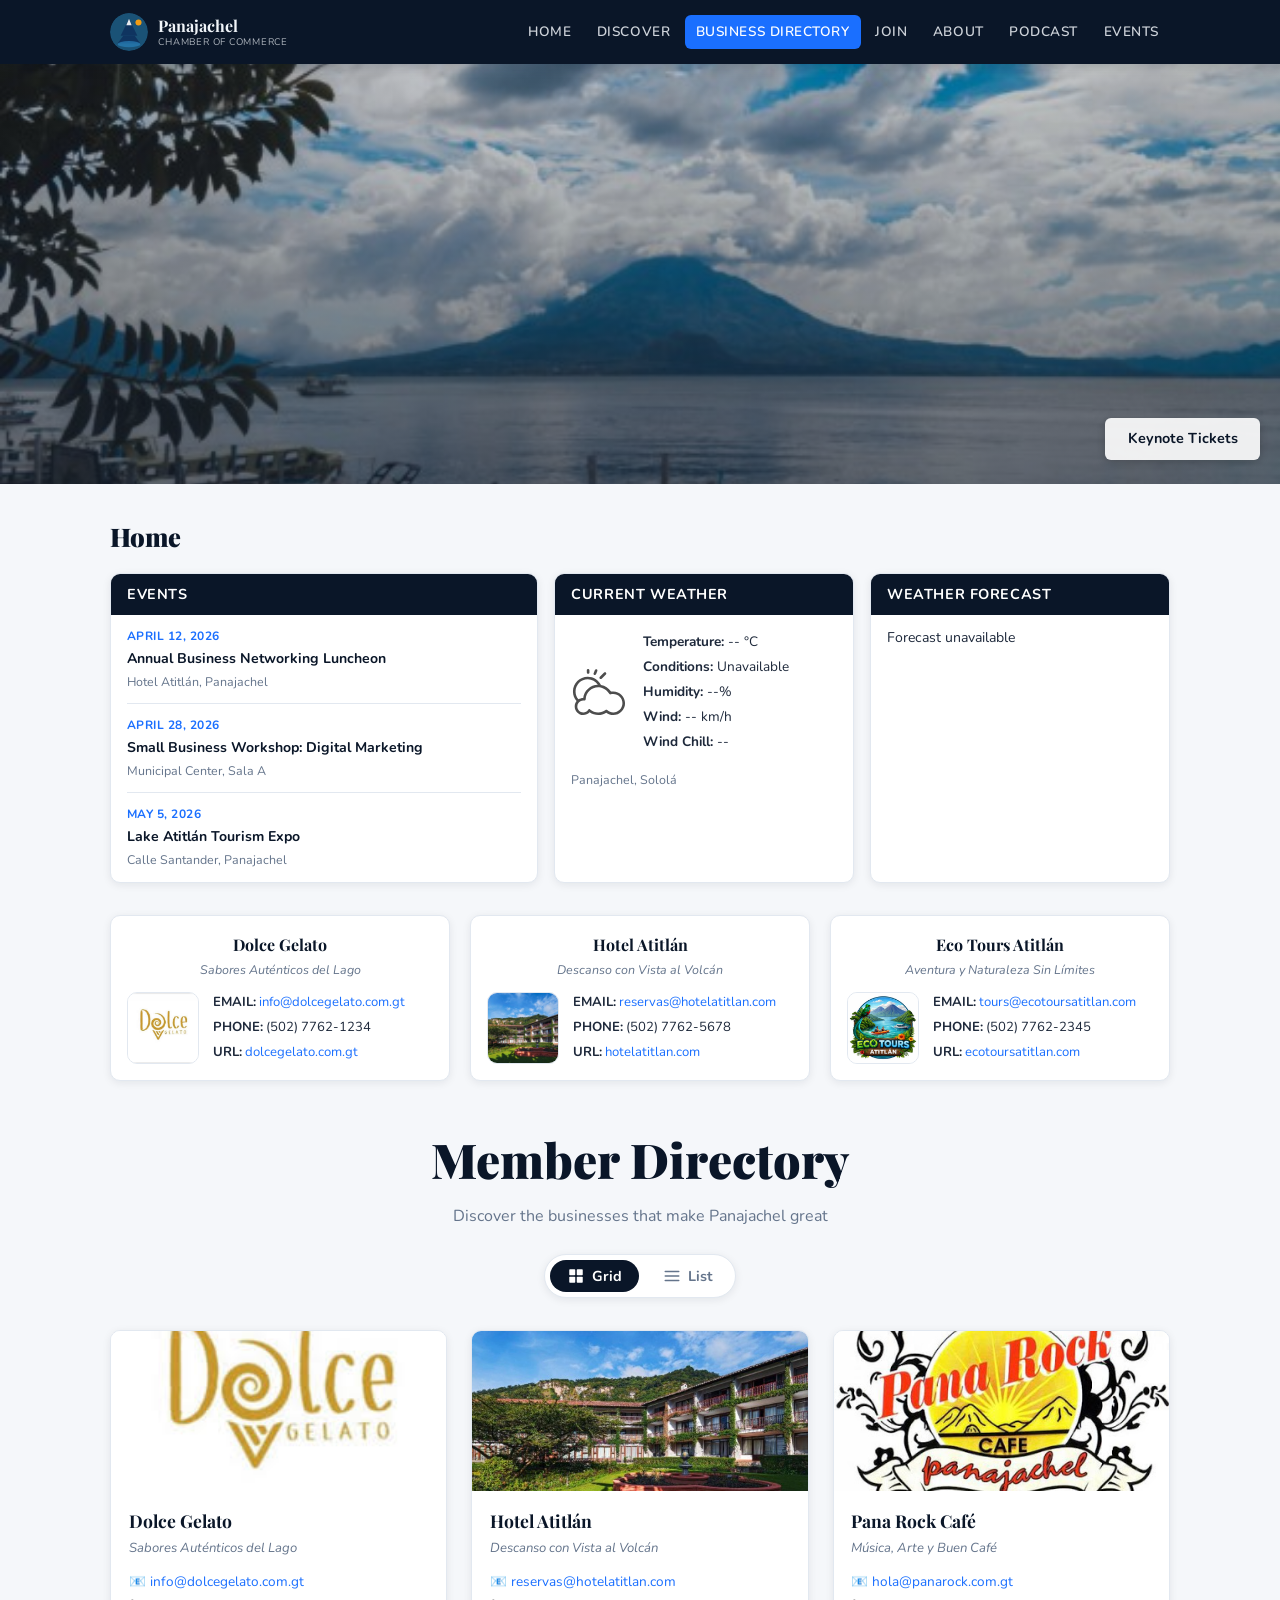
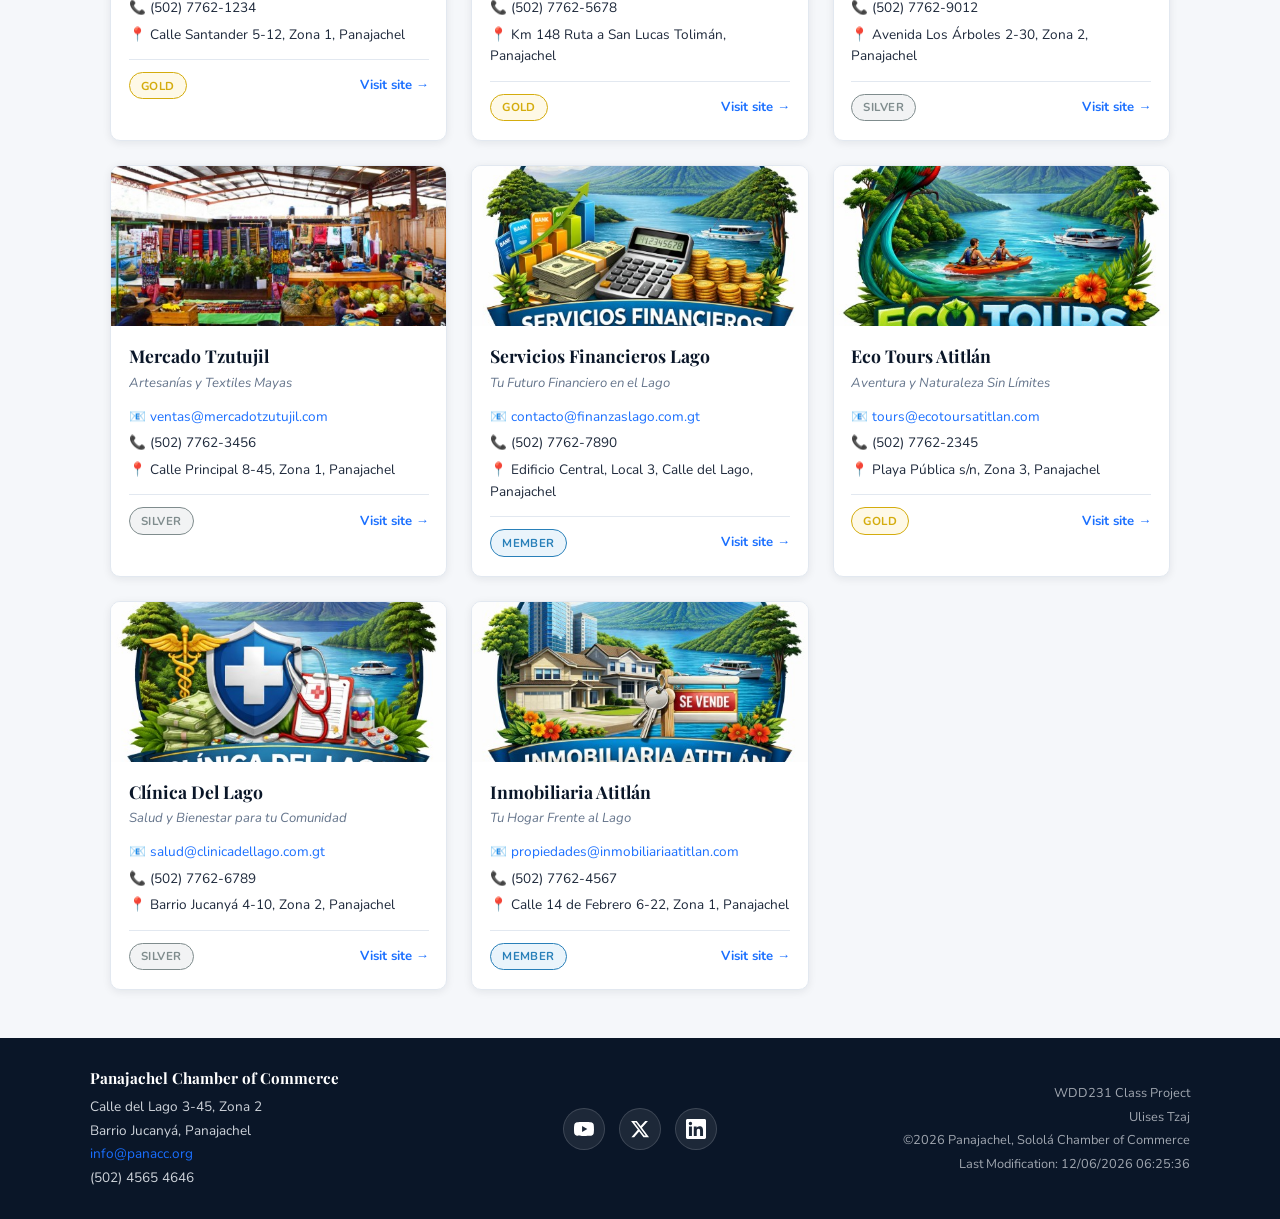
==== chamber/index.html @ e6b13f63 "commit" ====
<!DOCTYPE html>
<html lang="en">

<head>
    <meta charset="UTF-8" />
    <meta name="viewport" content="width=device-width, initial-scale=1.0" />
    <meta name="description"
        content="Member directory of the Panajachel, Sololá Chamber of Commerce. Find local businesses, services, and opportunities in the heart of Lake Atitlán." />
    <meta name="author" content="Ulises Tzaj" />
    <title>Member Directory | Panajachel Chamber of Commerce</title>

    <!-- Favicon -->
    <link rel="icon" type="image/svg+xml" href="images/atitlan.svg" />

    <!-- Facebook Open Graph -->
    <meta property="og:title" content="Member Directory | Panajachel Chamber of Commerce" />
    <meta property="og:description"
        content="Explore local businesses in Panajachel, Sololá. Join the Chamber of Commerce and grow your company alongside Lake Atitlán." />
    <meta property="og:image" content="https://ulisest11.github.io/wdd231/chamber/images/hero-atitlan.jpg" />
    <meta property="og:url" content="https://ulisest11.github.io/wdd231/chamber/directory.html" />
    <meta property="og:type" content="website" />

    <!-- CSS -->
    <link rel="stylesheet" href="styles/normalize.css" />
    <link rel="stylesheet" href="styles/directory.css" />
    <link rel="stylesheet" href="styles/directory-large.css" media="(min-width: 768px)" />

    <!-- Google Fonts -->
    <link rel="preconnect" href="https://fonts.googleapis.com" />
    <link rel="preconnect" href="https://fonts.gstatic.com" crossorigin />
    <link
        href="https://fonts.googleapis.com/css2?family=Playfair+Display:wght@400;700;900&family=Nunito:wght@300;400;600;700&display=swap"
        rel="stylesheet" />
    <script src="scripts/directory.js" defer></script>
</head>

<body>

    <!-- HEADER -->
    <header class="site-header">
        <div class="header-inner">
            <div class="logo-area">
                <img src="images/atitlan.svg" alt="Panajachel Chamber of Commerce logo" class="logo-img" width="50"
                    height="50" />
                <div class="logo-text">
                    <span class="logo-title">Panajachel</span>
                    <span class="logo-subtitle">Chamber of Commerce</span>
                </div>
            </div>

            <button class="nav-toggle" id="navToggle" aria-label="Open menu" aria-expanded="false">
                <span class="hamburger"></span>
                <span class="hamburger"></span>
                <span class="hamburger"></span>
            </button>

            <nav class="main-nav" id="mainNav" aria-label="Main navigation">
                <ul>
                    <li><a href="index.html">Home</a></li>
                    <li><a href="discover.html">Discover</a></li>
                    <li><a href="directory.html" class="active" aria-current="page">Business Directory</a></li>
                    <li><a href="join.html">Join</a></li>
                    <li><a href="about.html">About</a></li>
                    <li><a href="podcast.html">Podcast</a></li>
                    <li><a href="events.html">Events</a></li>
                </ul>
            </nav>
        </div>
    </header>

    <!-- HERO -->
    <section class="hero" aria-label="Welcome banner">
        <img src="images/hero-atitlan.jpg" alt="Lake Atitlán with volcanoes at sunrise" class="hero-img"
            loading="eager" />
        <div class="hero-overlay">
            <div class="hero-content">
                <a href="events.html" class="hero-btn">Keynote Tickets</a>
            </div>
        </div>
    </section>

    <!-- MAIN -->
    <main class="directory-main">

        <h2 class="home-label">Home</h2>

        <!-- INFO GRID: Events | Current Weather | Weather Forecast -->
        <div class="info-grid">

            <!-- EVENTS -->
            <div class="info-card events-card">
                <h3 class="card-header">Events</h3>
                <div class="events-list">
                    <article class="event-item">
                        <p class="event-date">April 12, 2026</p>
                        <h4 class="event-title">Annual Business Networking Luncheon</h4>
                        <p class="event-location">Hotel Atitlán, Panajachel</p>
                    </article>
                    <article class="event-item">
                        <p class="event-date">April 28, 2026</p>
                        <h4 class="event-title">Small Business Workshop: Digital Marketing</h4>
                        <p class="event-location">Municipal Center, Sala A</p>
                    </article>
                    <article class="event-item">
                        <p class="event-date">May 5, 2026</p>
                        <h4 class="event-title">Lake Atitlán Tourism Expo</h4>
                        <p class="event-location">Calle Santander, Panajachel</p>
                    </article>

                </div>
            </div>

            <!-- CURRENT WEATHER -->
            <div class="info-card weather-card">
                <h3 class="card-header">Current Weather</h3>
                <div class="weather-content">
                    <img src="images/weather.svg" alt="Weather icon" class="weather-icon" width="56" height="56" />
                    <div class="weather-details">
                        <p><strong>Temperature:</strong> <span id="temperature">--</span> °C</p>
                        <p><strong>Conditions:</strong> <span id="conditions">--</span></p>
                        <p><strong>Humidity:</strong> <span id="humidity">--</span>%</p>
                        <p><strong>Wind:</strong> <span id="windSpeed">--</span> km/h</p>
                        <p><strong>Wind Chill:</strong> <span id="windChill">--</span></p>
                    </div>
                </div>
                <p class="weather-location">Panajachel, Sololá</p>
            </div>

            <!-- WEATHER FORECAST -->
            <div class="info-card forecast-card">
                <h3 class="card-header">Weather Forecast</h3>
                <ul class="forecast-list" id="forecastList">
                    <li><span class="forecast-day">Loading...</span></li>
                </ul>
            </div>

        </div>

        <!-- FEATURED BUSINESSES -->
        <div class="featured-businesses" id="featuredBusinesses">
            <!-- Injected by JS -->
        </div>

        <!-- DIVIDER -->
        <div class="directory-header">
            <h1>Member Directory</h1>
            <p class="directory-subtitle">Discover the businesses that make Panajachel great</p>

            <div class="view-toggle" role="group" aria-label="Toggle display view">
                <button class="toggle-btn active" id="gridBtn" aria-pressed="true" title="Grid view">
                    <svg viewBox="0 0 24 24" width="18" height="18" aria-hidden="true" fill="currentColor">
                        <rect x="3" y="3" width="8" height="8" rx="1" />
                        <rect x="13" y="3" width="8" height="8" rx="1" />
                        <rect x="3" y="13" width="8" height="8" rx="1" />
                        <rect x="13" y="13" width="8" height="8" rx="1" />
                    </svg>
                    Grid
                </button>
                <button class="toggle-btn" id="listBtn" aria-pressed="false" title="List view">
                    <svg viewBox="0 0 24 24" width="18" height="18" aria-hidden="true" fill="none"
                        stroke="currentColor">
                        <line x1="3" y1="6" x2="21" y2="6" stroke-width="2" stroke-linecap="round" />
                        <line x1="3" y1="12" x2="21" y2="12" stroke-width="2" stroke-linecap="round" />
                        <line x1="3" y1="18" x2="21" y2="18" stroke-width="2" stroke-linecap="round" />
                    </svg>
                    List
                </button>
            </div>
        </div>

        <!-- Members injected by directory.js -->
        <section class="members-container grid-view" id="membersContainer" aria-label="Chamber members">
            <div class="loading-message" role="status" aria-live="polite">
                <div class="spinner"></div>
                <p>Loading directory...</p>
            </div>
        </section>

    </main>

    <!-- FOOTER -->
    <footer class="site-footer">
        <div class="footer-inner">

            <!-- LEFT -->
            <div class="footer-contact">
                <strong class="footer-org">Panajachel Chamber of Commerce</strong>
                <p>Calle del Lago 3-45, Zona 2</p>
                <p>Barrio Jucanyá, Panajachel</p>
                <p><a href="mailto:info@panacc.org">info@panacc.org</a></p>
                <p>(502) 4565 4646</p>
            </div>

            <!-- CENTER -->
            <div class="footer-social">
                <a href="https://youtube.com" target="_blank" rel="noopener" aria-label="YouTube">
                    <img src="images/youtube.svg" alt="YouTube" width="22" height="22" />
                </a>
                <a href="https://twitter.com" target="_blank" rel="noopener" aria-label="Twitter">
                    <img src="images/twitter.svg" alt="Twitter" width="22" height="22" />
                </a>
                <a href="https://linkedin.com" target="_blank" rel="noopener" aria-label="LinkedIn">
                    <img src="images/linkedin.svg" alt="LinkedIn" width="22" height="22" />
                </a>
            </div>

            <!-- RIGHT -->
            <div class="footer-dev">
                <p>WDD231 Class Project</p>
                <p>Ulises Tzaj</p>
                <p>&#169;<span id="year"></span> Panajachel, Sololá Chamber of Commerce</p>
                <p id="last-modified"></p>
            </div>

        </div>
    </footer>


</body>

</html>
---- chamber/styles/directory.css ----
/* ===================================================
   PANAJACHEL CHAMBER — directory.css
   Mobile-first base styles
   =================================================== */

:root {
  --primary:      #0a1628;
  --accent:       #1a6fff;
  --accent-hover: #0050d0;
  --bg:           #f5f7fa;
  --bg-card:      #ffffff;
  --text:         #1e293b;
  --text-muted:   #64748b;
  --text-light:   #f1f5f9;
  --border:       #e2e8f0;
  --shadow-sm:    0 2px 8px rgba(10,22,40,0.08);
  --shadow-md:    0 4px 18px rgba(10,22,40,0.14);
  --radius:       10px;
  --transition:   0.22s ease;
  --nav-height:   64px;
  --gold:         #d4ac0d;
  --silver:       #7f8c8d;
  --member:       #2980b9;
}

*, *::before, *::after { box-sizing: border-box; margin: 0; padding: 0; }
html { scroll-behavior: smooth; }

body {
  font-family: 'Nunito', sans-serif;
  background: var(--bg);
  color: var(--text);
  font-size: 16px;
  line-height: 1.6;
  min-width: 320px;
}

img { max-width: 100%; height: auto; display: block; }
a { color: var(--accent); text-decoration: none; }
a:hover { color: var(--accent-hover); text-decoration: underline; }

/* === HEADER === */
.site-header {
  background: var(--primary);
  position: sticky;
  top: 0;
  z-index: 100;
  box-shadow: 0 2px 12px rgba(10,22,40,0.18);
}

.header-inner {
  max-width: 1100px;
  margin: 0 auto;
  display: flex;
  align-items: center;
  justify-content: space-between;
  height: var(--nav-height);
  padding: 0 1.25rem;
}

.logo-area {
  display: flex;
  align-items: center;
  gap: 0.65rem;
  flex-shrink: 0;
}

.logo-img { width: 38px; height: 38px; border-radius: 50%; }

.logo-text { display: flex; flex-direction: column; line-height: 1.15; }

.logo-title {
  font-family: 'Playfair Display', serif;
  font-size: 1rem;
  font-weight: 700;
  color: var(--text-light);
}

.logo-subtitle {
  font-size: 0.6rem;
  color: rgba(241,245,249,0.7);
  text-transform: uppercase;
  letter-spacing: 0.08em;
}

/* === HAMBURGER — mobile only === */
.nav-toggle {
  display: flex;
  flex-direction: column;
  gap: 5px;
  background: none;
  border: none;
  cursor: pointer;
  padding: 6px;
  border-radius: 6px;
  transition: background var(--transition);
}
.nav-toggle:hover { background: rgba(255,255,255,0.08); }

.hamburger {
  display: block;
  width: 26px;
  height: 2.5px;
  background: var(--text-light);
  border-radius: 2px;
  transition: transform var(--transition), opacity var(--transition);
}
.nav-toggle[aria-expanded="true"] .hamburger:nth-child(1) { transform: translateY(7.5px) rotate(45deg); }
.nav-toggle[aria-expanded="true"] .hamburger:nth-child(2) { opacity: 0; }
.nav-toggle[aria-expanded="true"] .hamburger:nth-child(3) { transform: translateY(-7.5px) rotate(-45deg); }

/* === NAV — hidden on mobile === */
.main-nav {
  display: none;
  position: absolute;
  top: var(--nav-height);
  left: 0; right: 0;
  background: var(--primary);
  padding: 0.5rem 1.25rem 1rem;
  box-shadow: 0 4px 12px rgba(0,0,0,0.2);
}
.main-nav.open { display: block; }

.main-nav ul {
  list-style: none;
  display: flex;
  flex-direction: column;
  gap: 0.15rem;
}

.main-nav a {
  display: block;
  padding: 0.7rem 0.75rem;
  color: rgba(241,245,249,0.85);
  font-size: 0.88rem;
  font-weight: 600;
  text-transform: uppercase;
  letter-spacing: 0.04em;
  border-radius: 6px;
  transition: background var(--transition), color var(--transition);
}
.main-nav a:hover { background: rgba(26,111,255,0.15); color: var(--accent); text-decoration: none; }
.main-nav a.active { background: var(--accent); color: #fff; }

/* === MAIN === */
.directory-main {
  max-width: 1100px;
  margin: 0 auto;
  padding: 2rem 1.25rem 3rem;
}

.directory-header { text-align: center; margin-bottom: 2rem; }

.directory-header h1 {
  font-family: 'Playfair Display', serif;
  font-size: 2rem;
  font-weight: 900;
  color: var(--primary);
  margin-bottom: 0.4rem;
}

.directory-subtitle { color: var(--text-muted); font-size: 1rem; margin-bottom: 1.5rem; }

/* === TOGGLE === */
.view-toggle {
  display: inline-flex;
  gap: 0.4rem;
  background: var(--bg-card);
  border: 1px solid var(--border);
  border-radius: 50px;
  padding: 0.3rem;
  box-shadow: var(--shadow-sm);
}

.toggle-btn {
  display: flex;
  align-items: center;
  gap: 0.4rem;
  padding: 0.45rem 1.1rem;
  border: none;
  background: transparent;
  color: var(--text-muted);
  font-family: 'Nunito', sans-serif;
  font-size: 0.9rem;
  font-weight: 700;
  border-radius: 50px;
  cursor: pointer;
  transition: background var(--transition), color var(--transition);
}
.toggle-btn.active { background: var(--primary); color: #fff; }
.toggle-btn:hover:not(.active) { background: rgba(10,22,40,0.08); color: var(--primary); }

/* === LOADING === */
.loading-message {
  grid-column: 1 / -1;
  text-align: center;
  padding: 3rem;
  color: var(--text-muted);
  display: flex;
  flex-direction: column;
  align-items: center;
  gap: 1rem;
}

.spinner {
  width: 40px; height: 40px;
  border: 3px solid var(--border);
  border-top-color: var(--accent);
  border-radius: 50%;
  animation: spin 0.8s linear infinite;
}
@keyframes spin { to { transform: rotate(360deg); } }

/* === GRID VIEW === */
.members-container.grid-view {
  display: grid;
  grid-template-columns: 1fr;
  gap: 1.25rem;
}

/* === LIST VIEW === */
.members-container.list-view {
  display: flex;
  flex-direction: column;
  gap: 0.5rem;
}

/* === MEMBER CARD === */
.member-card {
  background: var(--bg-card);
  border-radius: var(--radius);
  border: 1px solid var(--border);
  box-shadow: var(--shadow-sm);
  overflow: hidden;
  transition: transform var(--transition), box-shadow var(--transition);
  animation: fadeUp 0.4s ease both;
}
.member-card:hover { transform: translateY(-4px); box-shadow: var(--shadow-md); }

@keyframes fadeUp {
  from { opacity: 0; transform: translateY(14px); }
  to   { opacity: 1; transform: translateY(0); }
}

.card-img-wrap { height: 160px; overflow: hidden; background: var(--border); }
.card-img-wrap img { width: 100%; height: 100%; object-fit: cover; transition: transform 0.4s ease; }
.member-card:hover .card-img-wrap img { transform: scale(1.05); }

.card-body { padding: 1rem 1.1rem 1.2rem; }

.card-name {
  font-family: 'Playfair Display', serif;
  font-size: 1.1rem;
  font-weight: 700;
  color: var(--primary);
  margin-bottom: 0.15rem;
}

.card-tagline { font-size: 0.82rem; color: var(--text-muted); font-style: italic; margin-bottom: 0.75rem; }

.card-info { font-size: 0.85rem; display: flex; flex-direction: column; gap: 0.3rem; }
.card-info a { color: var(--accent); }

.card-footer {
  display: flex;
  align-items: center;
  justify-content: space-between;
  margin-top: 0.85rem;
  padding-top: 0.75rem;
  border-top: 1px solid var(--border);
}

.badge {
  display: inline-block;
  padding: 0.22rem 0.7rem;
  border-radius: 50px;
  font-size: 0.72rem;
  font-weight: 700;
  text-transform: uppercase;
  letter-spacing: 0.04em;
}
.badge-gold   { background: #fef9e7; color: var(--gold);   border: 1px solid var(--gold); }
.badge-silver { background: #f2f3f4; color: var(--silver); border: 1px solid var(--silver); }
.badge-member { background: #eaf4fb; color: var(--member); border: 1px solid var(--member); }

.card-website-link { font-size: 0.82rem; font-weight: 700; color: var(--accent); }
.card-website-link:hover { color: var(--accent-hover); }

/* === LIST ITEM === */
.member-list-item {
  background: var(--bg-card);
  border: 1px solid var(--border);
  border-radius: var(--radius);
  padding: 0.85rem 1rem;
  display: flex;
  align-items: center;
  gap: 0.75rem;
  box-shadow: var(--shadow-sm);
  animation: fadeUp 0.3s ease both;
  transition: background var(--transition);
}
.member-list-item:hover { background: #eef4ff; }

.list-item-name { font-weight: 700; font-size: 0.95rem; color: var(--primary); flex: 1; }
.list-item-address { font-size: 0.8rem; color: var(--text-muted); display: none; }
.list-item-phone { font-size: 0.82rem; color: var(--text); }

/* === FOOTER === */
.site-footer {
  background: var(--primary);
  color: rgba(241,245,249,0.85);
  padding: 1.75rem 1.25rem;
  font-size: 0.85rem;
}

.footer-inner {
  max-width: 1100px;
  margin: 0 auto;
  display: grid;
  grid-template-columns: 1fr 1fr 1fr;
  align-items: center;
  gap: 1.5rem;
}

.footer-contact { text-align: left; }
.footer-contact p { margin: 0.2rem 0; line-height: 1.5; }
.footer-contact a { color: var(--accent); }
.footer-contact a:hover { color: #fff; }

.footer-org {
  font-family: 'Playfair Display', serif;
  font-size: 0.95rem;
  font-weight: 700;
  color: #fff;
  display: block;
  margin-bottom: 0.4rem;
}

.footer-social { display: flex; gap: 0.85rem; align-items: center; justify-content: center; }

.footer-social a {
  display: flex; align-items: center; justify-content: center;
  width: 42px; height: 42px;
  background: rgba(255,255,255,0.08);
  border: 1px solid rgba(255,255,255,0.15);
  border-radius: 50%;
  transition: background var(--transition), transform var(--transition);
}
.footer-social a:hover { background: var(--accent); transform: translateY(-3px); }
.footer-social img { width: 20px; height: 20px; filter: brightness(0) invert(1); }

.footer-dev { text-align: right; color: rgba(241,245,249,0.65); font-size: 0.8rem; }
.footer-dev p { margin: 0.2rem 0; }

@media (max-width: 599px) {
  .footer-inner { grid-template-columns: 1fr; text-align: center; }
  .footer-contact, .footer-dev { text-align: center; }
}

a:focus-visible, button:focus-visible {
  outline: 3px solid var(--accent);
  outline-offset: 3px;
  border-radius: 4px;
}

/* === HERO === */
.hero {
    position: relative;
    width: 100%;
    height: 280px;
    overflow: hidden;
}

.hero-img {
    width: 100%;
    height: 100%;
    object-fit: cover;
    object-position: center;
}

.hero-overlay {
    position: absolute;
    inset: 0;
    background: linear-gradient(to bottom, rgba(10,22,40,0.2) 0%, rgba(10,22,40,0.55) 100%);
    display: flex;
    align-items: flex-end;
    justify-content: flex-end;
    padding: 1.5rem 1.25rem;
}

.hero-btn {
    display: inline-block;
    background: rgba(255,255,255,0.9);
    color: var(--primary);
    font-weight: 700;
    font-size: 0.9rem;
    padding: 0.6rem 1.4rem;
    border-radius: 6px;
    text-decoration: none;
    transition: background var(--transition), transform var(--transition);
    box-shadow: 0 2px 8px rgba(0,0,0,0.2);
}
.hero-btn:hover {
    background: #fff;
    transform: translateY(-2px);
    text-decoration: none;
    color: var(--primary);
}

/* === HOME LABEL === */
.home-label {
    font-family: 'Playfair Display', serif;
    font-size: 1.6rem;
    font-weight: 900;
    color: var(--primary);
    margin-bottom: 1rem;
}

/* === INFO GRID === */
.info-grid {
    display: grid;
    grid-template-columns: 1fr;
    gap: 1rem;
    margin-bottom: 2rem;
}

.info-card {
    background: var(--bg-card);
    border-radius: var(--radius);
    border: 1px solid var(--border);
    box-shadow: var(--shadow-sm);
    overflow: hidden;
}

.card-header {
    background: var(--primary);
    color: #fff;
    font-family: 'Nunito', sans-serif;
    font-size: 0.9rem;
    font-weight: 700;
    padding: 0.55rem 1rem;
    margin: 0;
    text-transform: uppercase;
    letter-spacing: 0.04em;
}

/* Events */
.events-list {
    padding: 0.75rem 1rem;
    display: flex;
    flex-direction: column;
    gap: 0.75rem;
}

.event-item {
    border-bottom: 1px solid var(--border);
    padding-bottom: 0.65rem;
}
.event-item:last-child { border-bottom: none; padding-bottom: 0; }

.event-date {
    font-size: 0.75rem;
    font-weight: 700;
    color: var(--accent);
    text-transform: uppercase;
    letter-spacing: 0.04em;
    margin: 0 0 0.15rem;
}

.event-title {
    font-size: 0.88rem;
    font-weight: 700;
    color: var(--primary);
    margin: 0 0 0.1rem;
}

.event-location {
    font-size: 0.78rem;
    color: var(--text-muted);
    margin: 0;
}

/* Weather */
.weather-content {
    display: flex;
    align-items: center;
    gap: 1rem;
    padding: 0.85rem 1rem;
}

.weather-icon { flex-shrink: 0; }

.weather-details p { margin: 0.2rem 0; font-size: 0.85rem; }

.weather-location {
    font-size: 0.78rem;
    color: var(--text-muted);
    padding: 0 1rem 0.75rem;
    margin: 0;
}

/* Forecast */
.forecast-list {
    list-style: none;
    margin: 0;
    padding: 0.75rem 1rem;
    display: flex;
    flex-direction: column;
    gap: 0.5rem;
}

.forecast-list li {
    display: flex;
    justify-content: space-between;
    align-items: center;
    font-size: 0.88rem;
    padding-bottom: 0.5rem;
    border-bottom: 1px solid var(--border);
}
.forecast-list li:last-child { border-bottom: none; padding-bottom: 0; }

.forecast-day { font-weight: 700; color: var(--primary); }
.forecast-temp { font-weight: 700; color: var(--accent); }

/* === FEATURED BUSINESSES === */
.featured-businesses {
    display: grid;
    grid-template-columns: 1fr;
    gap: 1.25rem;
    margin-bottom: 2.5rem;
}

.biz-card {
    background: var(--bg-card);
    border-radius: var(--radius);
    border: 1px solid var(--border);
    box-shadow: var(--shadow-sm);
    padding: 1rem;
    transition: transform var(--transition), box-shadow var(--transition);
}
.biz-card:hover { transform: translateY(-3px); box-shadow: var(--shadow-md); }

.biz-card-header { text-align: center; margin-bottom: 0.75rem; }

.biz-card-name {
    font-family: 'Playfair Display', serif;
    font-size: 1rem;
    font-weight: 700;
    color: var(--primary);
    margin: 0 0 0.15rem;
}

.biz-card-tagline {
    font-size: 0.78rem;
    color: var(--text-muted);
    font-style: italic;
    margin: 0;
}

.biz-card-body {
    display: flex;
    gap: 0.85rem;
    align-items: flex-start;
}

.biz-card-img {
    width: 72px;
    height: 72px;
    object-fit: cover;
    border-radius: var(--radius);
    flex-shrink: 0;
    background: var(--border);
    border: 1px solid var(--border);
}

.biz-card-details {
    flex: 1;
    font-size: 0.82rem;
    display: flex;
    flex-direction: column;
    gap: 0.25rem;
    color: var(--text);
}
.biz-card-details a { color: var(--accent); }
---- chamber/styles/directory-large.css ----
/* ===================================================
   PANAJACHEL CHAMBER — directory-large.css
   Screens >= 768px
   =================================================== */

/* Hide hamburger, show full nav inline */
.nav-toggle {
    display: none !important;
}

.main-nav {
    display: block !important;
    position: static !important;
    background: transparent !important;
    padding: 0 !important;
    box-shadow: none !important;
}

.main-nav ul {
    flex-direction: row !important;
    gap: 0.2rem;
    align-items: center;
}

.main-nav a {
    font-size: 0.85rem;
    padding: 0.4rem 0.7rem;
    white-space: nowrap;
}

/* Directory title larger */
.directory-header h1 {
    font-size: 2.6rem;
}

/* 2 columns on tablet */
.members-container.grid-view {
    display: grid !important;
    grid-template-columns: repeat(2, 1fr);
    gap: 1.5rem;
}

/* Show address in list view */
.list-item-address {
    display: block;
    flex: 2;
}

.member-list-item {
    gap: 1rem;
}

/* 3 columns on desktop */
@media (min-width: 1024px) {
    .members-container.grid-view {
        grid-template-columns: repeat(3, 1fr);
    }

    .directory-header h1 {
        font-size: 3rem;
    }
}

/* === HERO: taller on desktop === */
.hero {
    height: 420px;
}

/* === INFO GRID: Events(wide) | Weather | Forecast === */
.info-grid {
    grid-template-columns: 2fr 1.4fr 1.4fr;
    align-items: start;
}

/* === FEATURED BUSINESSES: 3 columns === */
.featured-businesses {
    grid-template-columns: repeat(3, 1fr);
}

/* === EQUAL HEIGHT CARDS === */
.info-grid {
    align-items: stretch !important;
}

.info-card {
    display: flex;
    flex-direction: column;
    height: 100%;
}

.events-list,
.forecast-list {
    flex: 1;
}
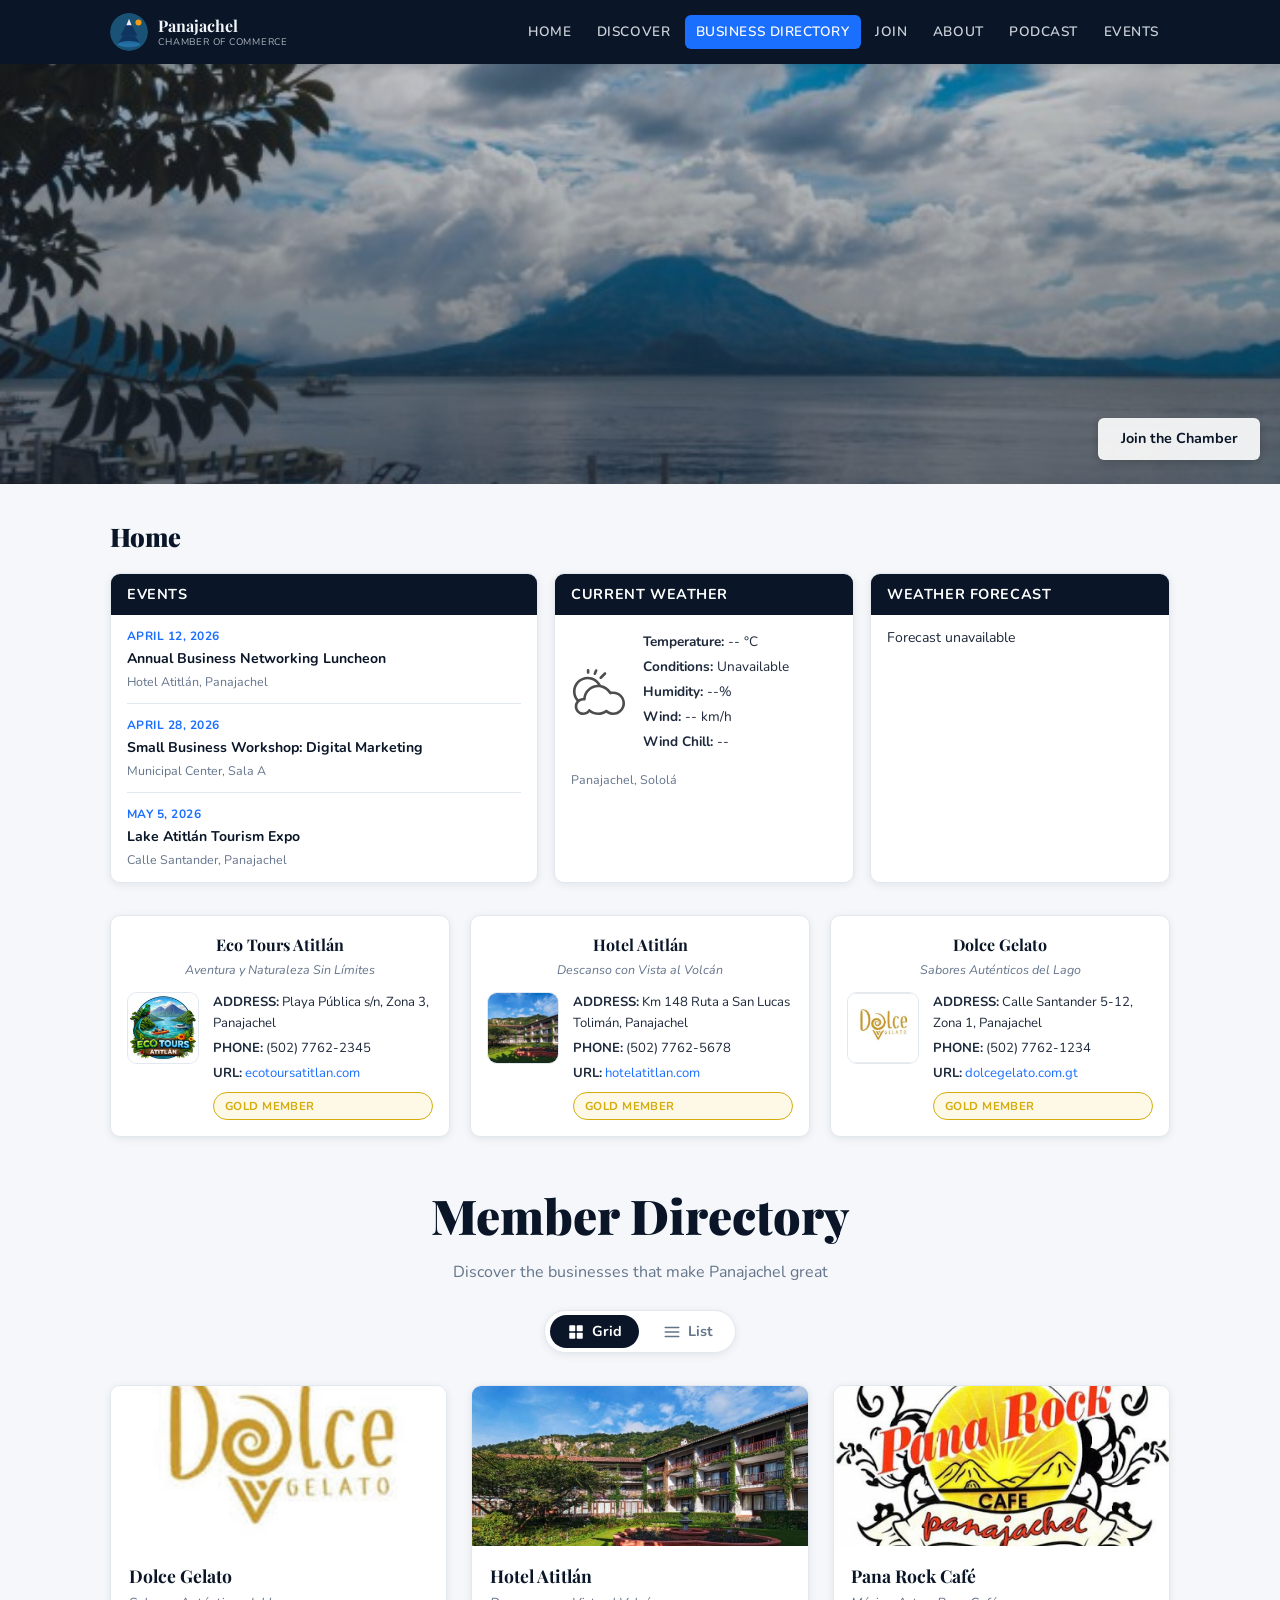
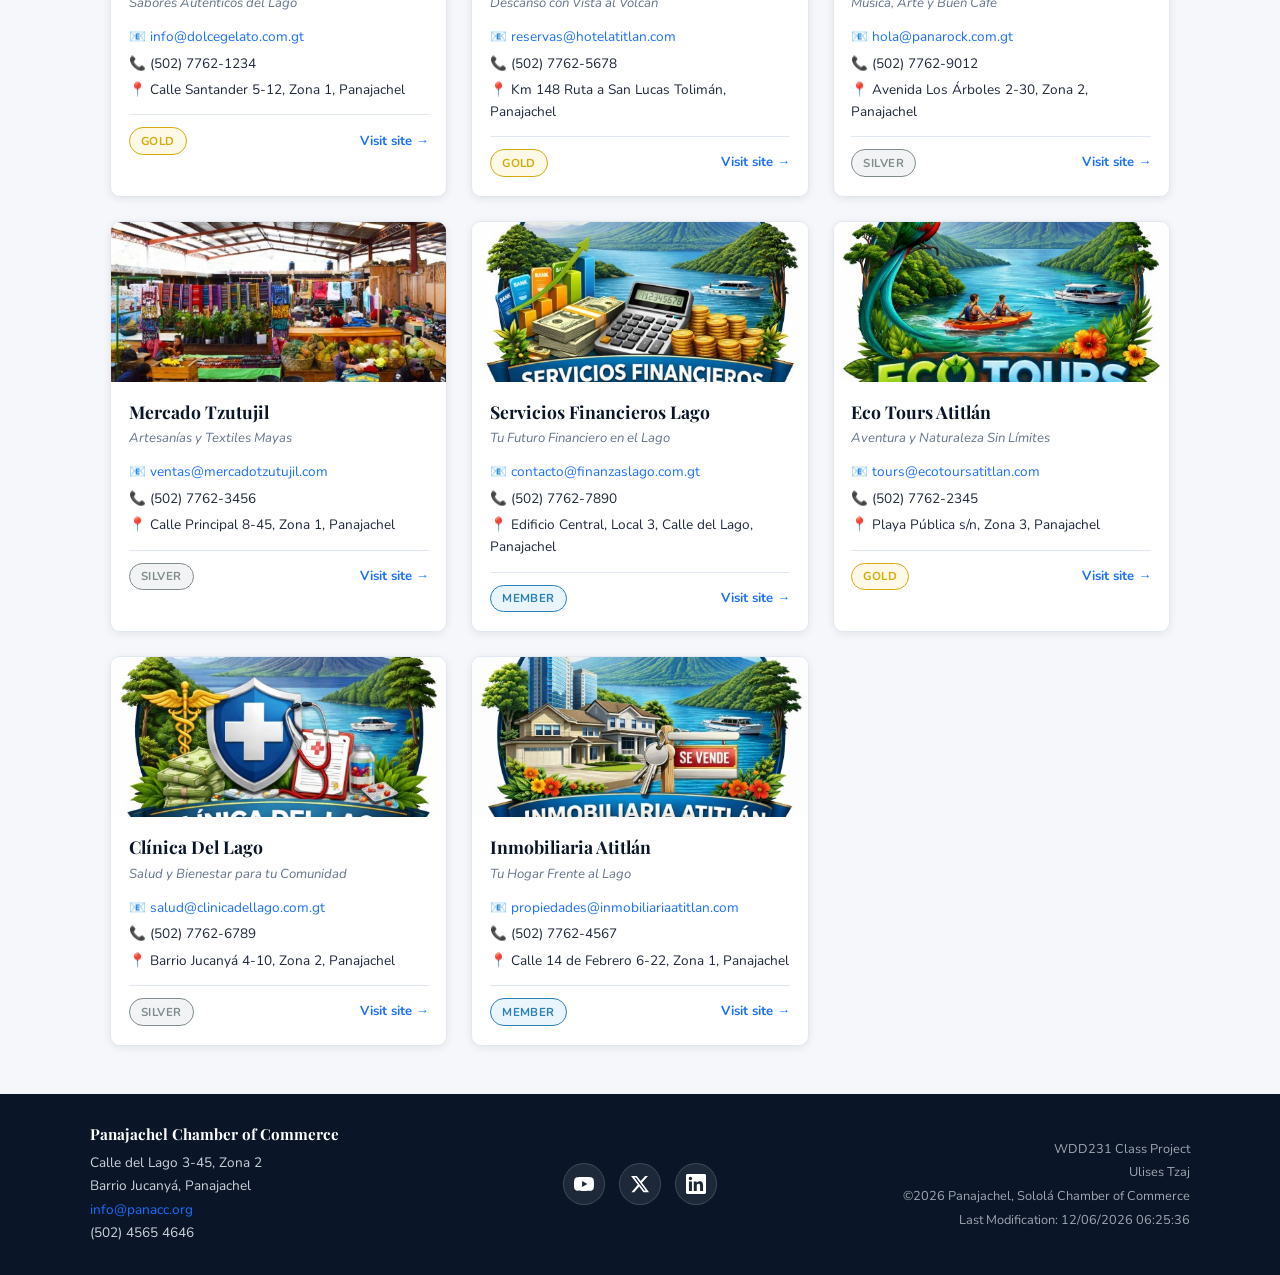
==== commit f76c9606: "commit" ====
--- a/chamber/index.html
+++ b/chamber/index.html
@@ -74,7 +74,7 @@
             loading="eager" />
         <div class="hero-overlay">
             <div class="hero-content">
-                <a href="events.html" class="hero-btn">Keynote Tickets</a>
+                <a href="join.html" class="hero-btn">Join the Chamber</a>
             </div>
         </div>
     </section>
